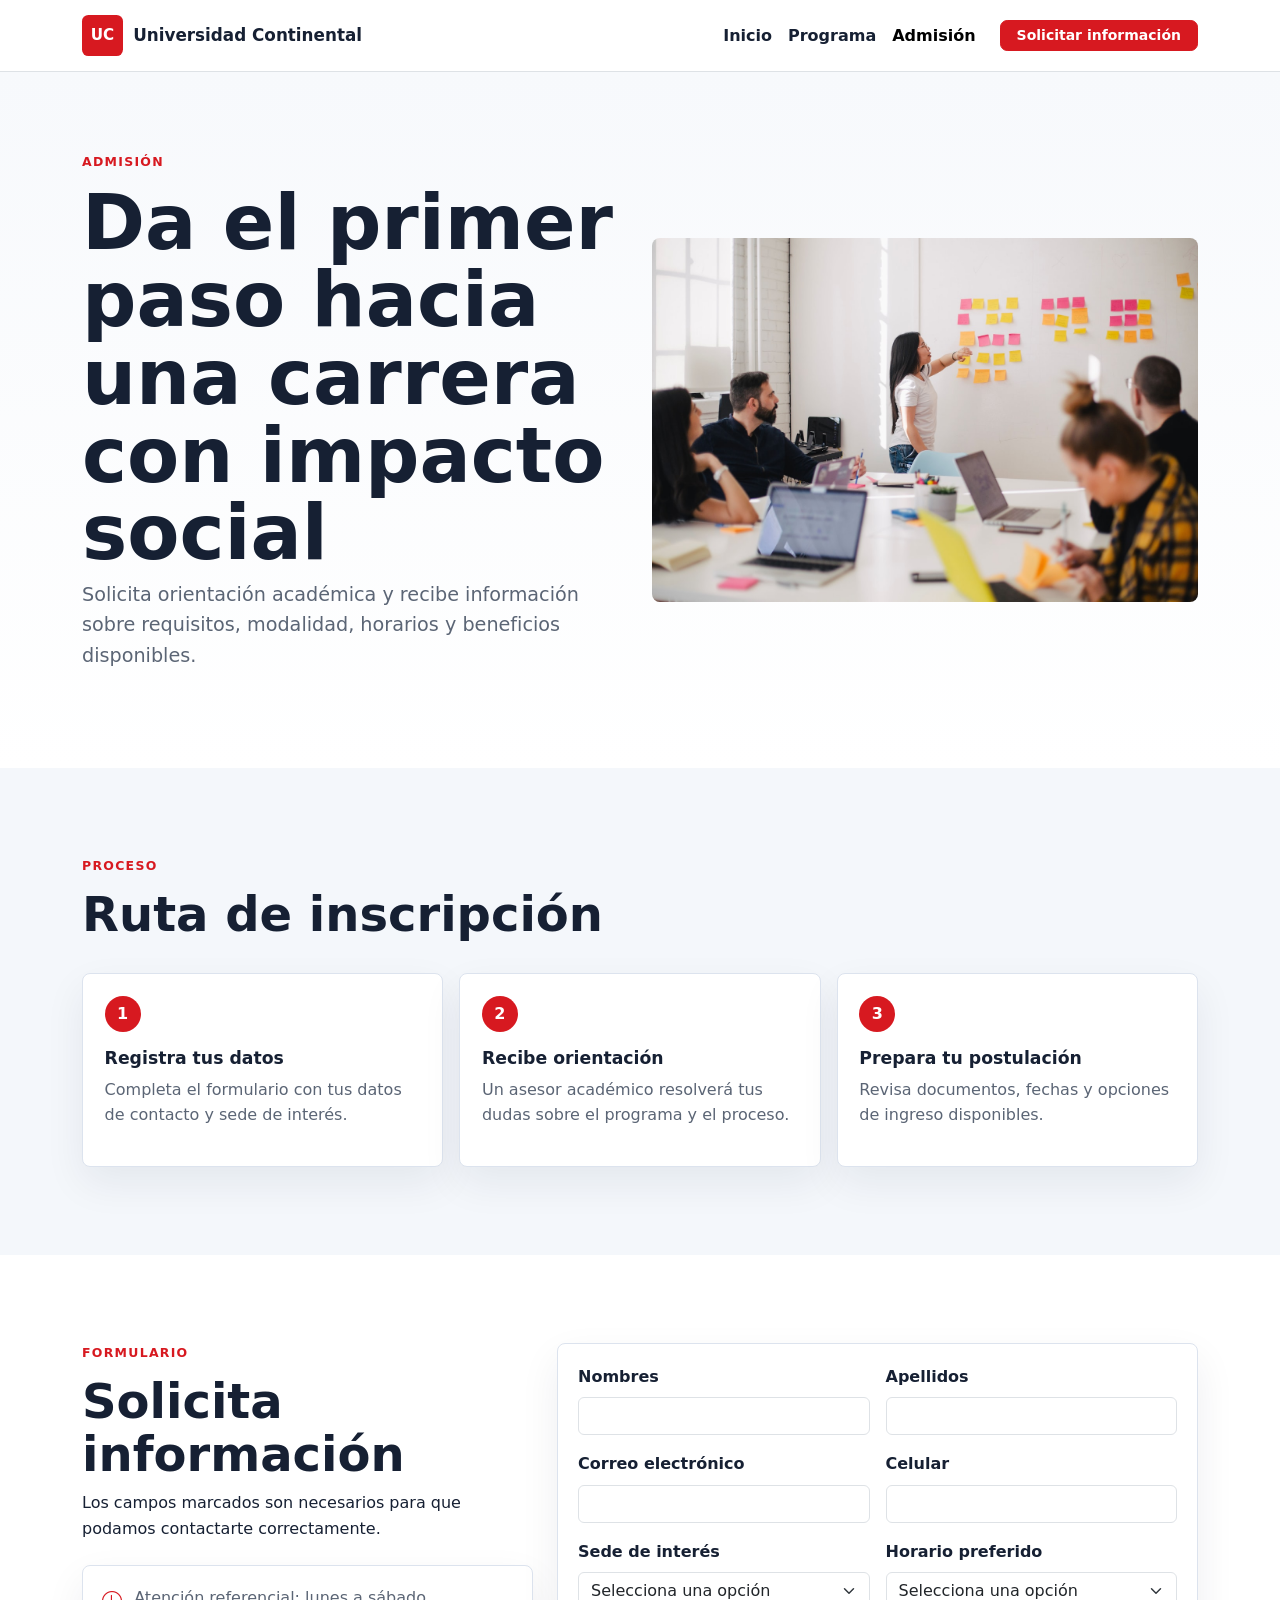
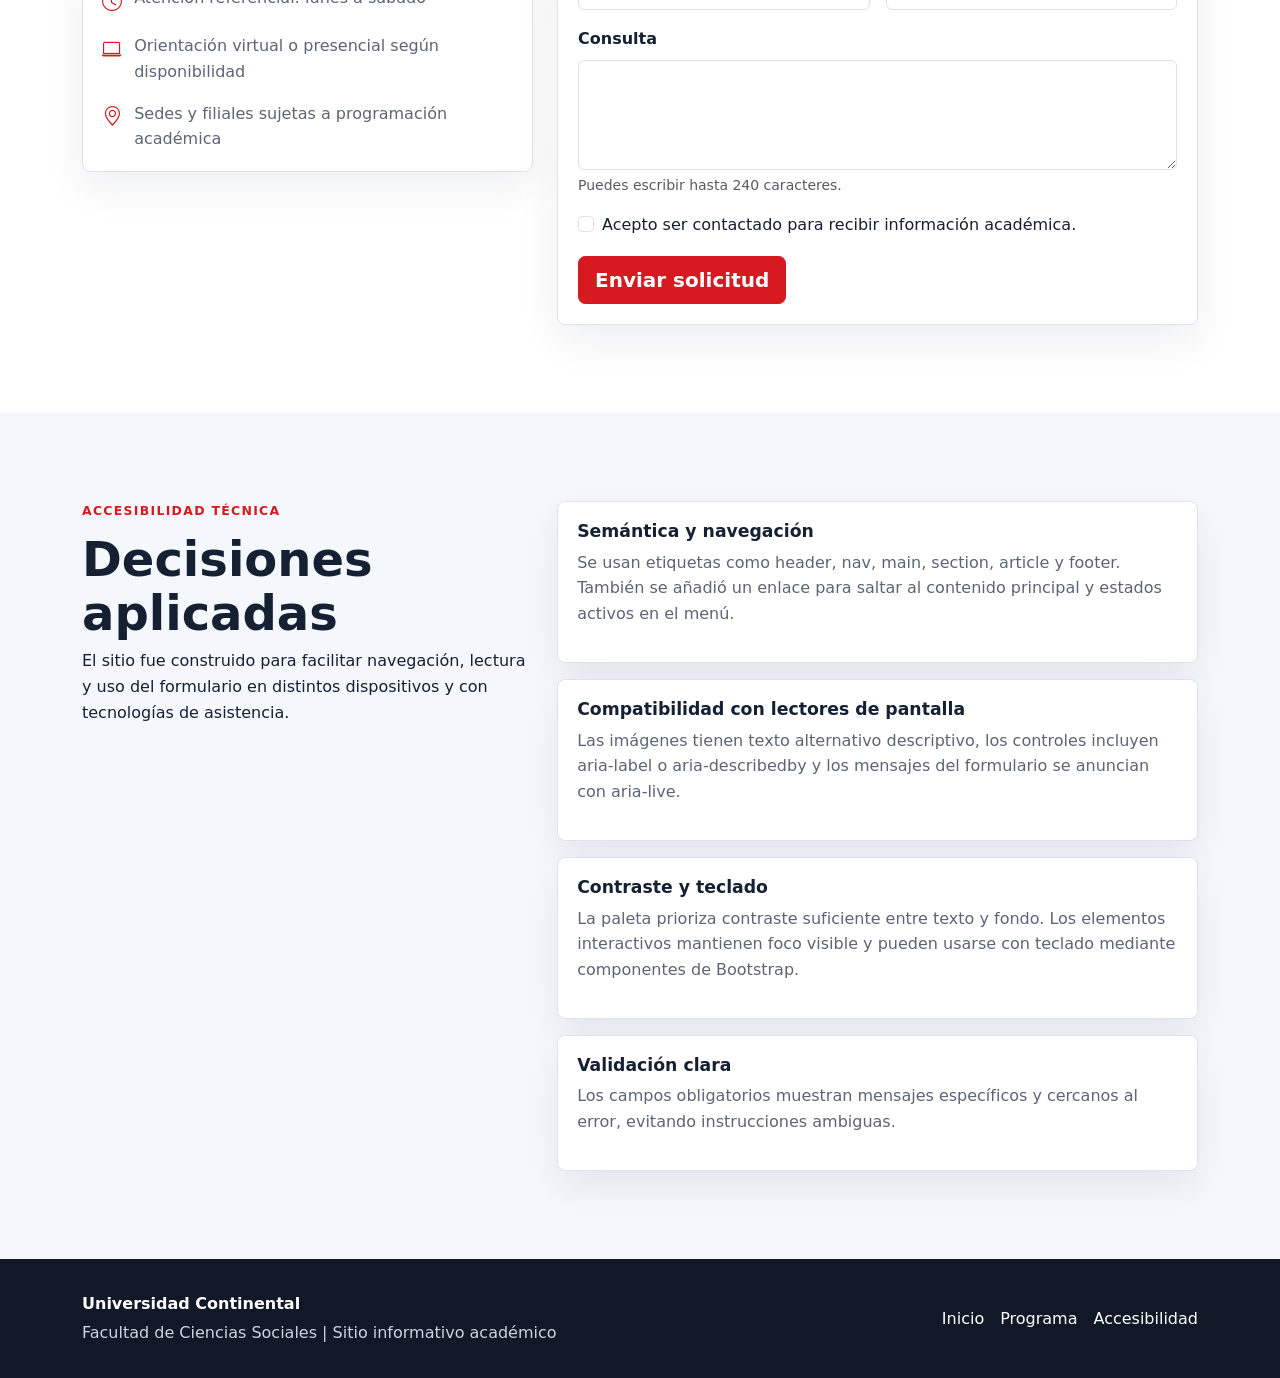
==== admision.html @ f525c153 "Initial website deployment" ====
<!doctype html>
<html lang="es">
<head>
  <meta charset="utf-8">
  <meta name="viewport" content="width=device-width, initial-scale=1">
  <meta name="description" content="Información de admisión y formulario de contacto del programa de Gestión Social y Desarrollo Territorial.">
  <title>Admisión | Gestión Social y Desarrollo Territorial</title>
  <link href="https://cdn.jsdelivr.net/npm/bootstrap@5.3.3/dist/css/bootstrap.min.css" rel="stylesheet">
  <link href="https://cdn.jsdelivr.net/npm/bootstrap-icons@1.11.3/font/bootstrap-icons.min.css" rel="stylesheet">
  <link href="assets/css/styles.css" rel="stylesheet">
</head>
<body>
  <a class="skip-link" href="#contenido">Saltar al contenido principal</a>
  <header class="site-header">
    <nav class="navbar navbar-expand-lg bg-white border-bottom fixed-top" aria-label="Navegación principal">
      <div class="container">
        <a class="navbar-brand brand" href="index.html" aria-label="Inicio Universidad Continental">
          <span class="brand-mark" aria-hidden="true">UC</span>
          <span class="brand-text">Universidad Continental</span>
        </a>
        <button class="navbar-toggler" type="button" data-bs-toggle="collapse" data-bs-target="#menuPrincipal" aria-controls="menuPrincipal" aria-expanded="false" aria-label="Abrir menú">
          <span class="navbar-toggler-icon"></span>
        </button>
        <div class="collapse navbar-collapse" id="menuPrincipal">
          <ul class="navbar-nav ms-auto align-items-lg-center">
            <li class="nav-item"><a class="nav-link" href="index.html">Inicio</a></li>
            <li class="nav-item"><a class="nav-link" href="programa.html">Programa</a></li>
            <li class="nav-item"><a class="nav-link active" aria-current="page" href="admision.html">Admisión</a></li>
            <li class="nav-item ms-lg-3"><a class="btn btn-primary btn-sm px-3" href="#formulario">Solicitar información</a></li>
          </ul>
        </div>
      </div>
    </nav>
  </header>

  <main id="contenido">
    <section class="page-hero">
      <div class="container">
        <div class="row g-4 align-items-center">
          <div class="col-lg-6">
            <p class="eyebrow text-primary">Admisión</p>
            <h1>Da el primer paso hacia una carrera con impacto social</h1>
            <p class="lead">Solicita orientación académica y recibe información sobre requisitos, modalidad, horarios y beneficios disponibles.</p>
          </div>
          <div class="col-lg-6">
            <img class="rounded-3 image-cover" src="assets/img/equipo-proyecto.jpg" alt="Equipo universitario revisando un proyecto académico">
          </div>
        </div>
      </div>
    </section>

    <section class="section-pad bg-soft" aria-labelledby="pasosTitulo">
      <div class="container">
        <div class="section-heading">
          <p class="eyebrow text-primary">Proceso</p>
          <h2 id="pasosTitulo">Ruta de inscripción</h2>
        </div>
        <div class="row g-3">
          <div class="col-md-4">
            <article class="step-card h-100">
              <span>1</span>
              <h3>Registra tus datos</h3>
              <p>Completa el formulario con tus datos de contacto y sede de interés.</p>
            </article>
          </div>
          <div class="col-md-4">
            <article class="step-card h-100">
              <span>2</span>
              <h3>Recibe orientación</h3>
              <p>Un asesor académico resolverá tus dudas sobre el programa y el proceso.</p>
            </article>
          </div>
          <div class="col-md-4">
            <article class="step-card h-100">
              <span>3</span>
              <h3>Prepara tu postulación</h3>
              <p>Revisa documentos, fechas y opciones de ingreso disponibles.</p>
            </article>
          </div>
        </div>
      </div>
    </section>

    <section id="formulario" class="section-pad" aria-labelledby="formularioTitulo">
      <div class="container">
        <div class="row g-4">
          <div class="col-lg-5">
            <p class="eyebrow text-primary">Formulario</p>
            <h2 id="formularioTitulo">Solicita información</h2>
            <p>Los campos marcados son necesarios para que podamos contactarte correctamente.</p>
            <div class="contact-panel" aria-label="Canales de orientación">
              <div>
                <i class="bi bi-clock" aria-hidden="true"></i>
                <span>Atención referencial: lunes a sábado</span>
              </div>
              <div>
                <i class="bi bi-laptop" aria-hidden="true"></i>
                <span>Orientación virtual o presencial según disponibilidad</span>
              </div>
              <div>
                <i class="bi bi-geo-alt" aria-hidden="true"></i>
                <span>Sedes y filiales sujetas a programación académica</span>
              </div>
            </div>
          </div>
          <div class="col-lg-7">
            <form class="needs-validation inquiry-form" novalidate aria-describedby="ayudaFormulario">
              <p id="ayudaFormulario" class="visually-hidden">Completa los campos requeridos. Si hay errores, se mostrará un mensaje debajo de cada campo.</p>
              <div class="row g-3">
                <div class="col-md-6">
                  <label for="nombres" class="form-label">Nombres</label>
                  <input type="text" class="form-control" id="nombres" name="nombres" autocomplete="given-name" required minlength="2" aria-describedby="errorNombres">
                  <div id="errorNombres" class="invalid-feedback">Ingresa tus nombres con al menos 2 caracteres.</div>
                </div>
                <div class="col-md-6">
                  <label for="apellidos" class="form-label">Apellidos</label>
                  <input type="text" class="form-control" id="apellidos" name="apellidos" autocomplete="family-name" required minlength="2" aria-describedby="errorApellidos">
                  <div id="errorApellidos" class="invalid-feedback">Ingresa tus apellidos con al menos 2 caracteres.</div>
                </div>
                <div class="col-md-6">
                  <label for="correo" class="form-label">Correo electrónico</label>
                  <input type="email" class="form-control" id="correo" name="correo" autocomplete="email" required aria-describedby="errorCorreo">
                  <div id="errorCorreo" class="invalid-feedback">Escribe un correo válido, por ejemplo nombre@correo.com.</div>
                </div>
                <div class="col-md-6">
                  <label for="telefono" class="form-label">Celular</label>
                  <input type="tel" class="form-control" id="telefono" name="telefono" autocomplete="tel" required pattern="[0-9]{9}" inputmode="numeric" aria-describedby="errorTelefono">
                  <div id="errorTelefono" class="invalid-feedback">Ingresa 9 dígitos numéricos.</div>
                </div>
                <div class="col-md-6">
                  <label for="sede" class="form-label">Sede de interés</label>
                  <select id="sede" name="sede" class="form-select" required aria-describedby="errorSede">
                    <option value="">Selecciona una opción</option>
                    <option>Huancayo</option>
                    <option>Lima</option>
                    <option>Arequipa</option>
                    <option>Cusco</option>
                    <option>Modalidad virtual</option>
                  </select>
                  <div id="errorSede" class="invalid-feedback">Selecciona una sede o modalidad.</div>
                </div>
                <div class="col-md-6">
                  <label for="turno" class="form-label">Horario preferido</label>
                  <select id="turno" name="turno" class="form-select" required aria-describedby="errorTurno">
                    <option value="">Selecciona una opción</option>
                    <option>Mañana</option>
                    <option>Tarde</option>
                    <option>Noche</option>
                  </select>
                  <div id="errorTurno" class="invalid-feedback">Selecciona un horario preferido.</div>
                </div>
                <div class="col-12">
                  <label for="mensaje" class="form-label">Consulta</label>
                  <textarea id="mensaje" name="mensaje" class="form-control" rows="4" maxlength="240" aria-describedby="contadorMensaje"></textarea>
                  <div id="contadorMensaje" class="form-text">Puedes escribir hasta 240 caracteres.</div>
                </div>
                <div class="col-12">
                  <div class="form-check">
                    <input class="form-check-input" type="checkbox" value="" id="privacidad" required aria-describedby="errorPrivacidad">
                    <label class="form-check-label" for="privacidad">Acepto ser contactado para recibir información académica.</label>
                    <div id="errorPrivacidad" class="invalid-feedback">Debes aceptar el contacto para enviar el formulario.</div>
                  </div>
                </div>
                <div class="col-12">
                  <button class="btn btn-primary btn-lg w-100 w-sm-auto" type="submit">Enviar solicitud</button>
                </div>
              </div>
              <div class="alert alert-success mt-4 d-none" role="status" aria-live="polite" id="mensajeExito" tabindex="-1">
                Tu solicitud fue registrada correctamente. Pronto recibirás orientación académica.
              </div>
            </form>
          </div>
        </div>
      </div>
    </section>

    <section id="accesibilidad" class="section-pad bg-soft" aria-labelledby="accesibilidadTitulo">
      <div class="container">
        <div class="row g-4">
          <div class="col-lg-5">
            <p class="eyebrow text-primary">Accesibilidad técnica</p>
            <h2 id="accesibilidadTitulo">Decisiones aplicadas</h2>
            <p>El sitio fue construido para facilitar navegación, lectura y uso del formulario en distintos dispositivos y con tecnologías de asistencia.</p>
          </div>
          <div class="col-lg-7">
            <div class="accessibility-list">
              <article>
                <h3>Semántica y navegación</h3>
                <p>Se usan etiquetas como header, nav, main, section, article y footer. También se añadió un enlace para saltar al contenido principal y estados activos en el menú.</p>
              </article>
              <article>
                <h3>Compatibilidad con lectores de pantalla</h3>
                <p>Las imágenes tienen texto alternativo descriptivo, los controles incluyen aria-label o aria-describedby y los mensajes del formulario se anuncian con aria-live.</p>
              </article>
              <article>
                <h3>Contraste y teclado</h3>
                <p>La paleta prioriza contraste suficiente entre texto y fondo. Los elementos interactivos mantienen foco visible y pueden usarse con teclado mediante componentes de Bootstrap.</p>
              </article>
              <article>
                <h3>Validación clara</h3>
                <p>Los campos obligatorios muestran mensajes específicos y cercanos al error, evitando instrucciones ambiguas.</p>
              </article>
            </div>
          </div>
        </div>
      </div>
    </section>
  </main>

  <footer class="site-footer">
    <div class="container">
      <div class="row g-3 align-items-center">
        <div class="col-md-7">
          <strong>Universidad Continental</strong>
          <p>Facultad de Ciencias Sociales | Sitio informativo académico</p>
        </div>
        <div class="col-md-5">
          <nav class="footer-links" aria-label="Enlaces de pie de página">
            <a href="index.html">Inicio</a>
            <a href="programa.html">Programa</a>
            <a href="#accesibilidad">Accesibilidad</a>
          </nav>
        </div>
      </div>
    </div>
  </footer>

  <script src="https://cdn.jsdelivr.net/npm/bootstrap@5.3.3/dist/js/bootstrap.bundle.min.js"></script>
  <script src="assets/js/main.js"></script>
</body>
</html>
---- assets/css/styles.css ----
:root {
  --uc-red: #d71920;
  --uc-red-dark: #a51018;
  --ink: #162033;
  --muted: #5b6575;
  --soft: #f4f7fb;
  --line: #dce3ee;
  --deep: #10233f;
  --accent: #ffd166;
  --white: #ffffff;
}

* {
  box-sizing: border-box;
}

body {
  margin: 0;
  color: var(--ink);
  font-family: system-ui, -apple-system, BlinkMacSystemFont, "Segoe UI", sans-serif;
  line-height: 1.6;
  background: var(--white);
}

img {
  max-width: 100%;
}

a {
  color: var(--uc-red-dark);
}

a:hover {
  color: var(--uc-red);
}

.skip-link {
  position: fixed;
  top: 0.75rem;
  left: 0.75rem;
  z-index: 2000;
  transform: translateY(-150%);
  background: var(--ink);
  color: var(--white);
  padding: 0.65rem 1rem;
  border-radius: 0.35rem;
  text-decoration: none;
}

.skip-link:focus {
  transform: translateY(0);
  color: var(--white);
}

.navbar {
  min-height: 4.5rem;
}

.brand {
  display: inline-flex;
  align-items: center;
  gap: 0.65rem;
  font-weight: 800;
  color: var(--ink);
}

.brand:hover {
  color: var(--ink);
}

.brand-mark {
  display: grid;
  place-items: center;
  width: 2.55rem;
  height: 2.55rem;
  border-radius: 0.4rem;
  background: var(--uc-red);
  color: var(--white);
  font-size: 0.95rem;
  letter-spacing: 0;
}

.brand-text {
  font-size: 0.95rem;
  white-space: normal;
}

.nav-link {
  font-weight: 650;
  color: var(--ink);
}

.nav-link:hover,
.nav-link.active {
  color: var(--uc-red);
}

.btn {
  border-radius: 0.45rem;
  font-weight: 700;
}

.btn-primary {
  --bs-btn-bg: var(--uc-red);
  --bs-btn-border-color: var(--uc-red);
  --bs-btn-hover-bg: var(--uc-red-dark);
  --bs-btn-hover-border-color: var(--uc-red-dark);
  --bs-btn-focus-shadow-rgb: 215, 25, 32;
}

.btn-outline-light {
  --bs-btn-hover-color: var(--ink);
}

.site-header + main {
  padding-top: 4.5rem;
}

.hero-section {
  position: relative;
  min-height: calc(100svh - 4.5rem);
  display: grid;
  align-items: stretch;
  background: var(--deep);
}

.hero-section::after {
  content: "";
  position: absolute;
  inset: 0;
  background: linear-gradient(90deg, rgba(11, 25, 48, 0.92), rgba(11, 25, 48, 0.62), rgba(11, 25, 48, 0.25));
  z-index: 1;
}

.carousel,
.carousel-inner,
.carousel-item {
  height: 100%;
  min-height: calc(100svh - 4.5rem);
}

.hero-image {
  height: 100%;
  min-height: calc(100svh - 4.5rem);
  object-fit: cover;
}

.hero-content {
  position: absolute;
  inset: 0;
  z-index: 2;
  display: flex;
  align-items: center;
}

.hero-copy {
  max-width: 45rem;
  color: var(--white);
  padding: 3rem 0 4.5rem;
}

.hero-copy h1,
.page-hero h1 {
  font-size: clamp(2.25rem, 8vw, 4.75rem);
  line-height: 1.02;
  font-weight: 850;
  letter-spacing: 0;
}

.hero-copy .lead,
.page-hero .lead {
  max-width: 42rem;
  color: rgba(255, 255, 255, 0.92);
  font-size: 1.05rem;
}

.page-hero .lead {
  color: var(--muted);
}

.hero-actions {
  display: grid;
  gap: 0.75rem;
  margin-top: 1.5rem;
}

.eyebrow {
  margin-bottom: 0.75rem;
  font-size: 0.78rem;
  font-weight: 800;
  letter-spacing: 0.08rem;
  text-transform: uppercase;
}

.text-primary {
  color: var(--uc-red) !important;
}

.text-accent {
  color: var(--accent) !important;
}

.section-pad {
  padding: 4rem 0;
}

.page-hero {
  padding: 3rem 0 4rem;
  background: linear-gradient(180deg, #f7f9fc 0%, #ffffff 100%);
}

.bg-soft {
  background: var(--soft);
}

.bg-dark-blue {
  background: var(--deep);
}

.section-heading {
  max-width: 42rem;
  margin-bottom: 2rem;
}

.section-heading h2,
.section-pad h2,
.cta-band h2 {
  font-size: clamp(1.8rem, 5vw, 3rem);
  line-height: 1.12;
  font-weight: 820;
  letter-spacing: 0;
}

.info-card,
.activity-card,
.step-card,
.highlight-panel,
.contact-panel,
.accessibility-list article,
.career-item {
  border: 1px solid var(--line);
  background: var(--white);
  box-shadow: 0 1rem 2.5rem rgba(16, 35, 63, 0.07);
}

.info-card,
.step-card {
  padding: 1.35rem;
  border-radius: 0.5rem;
}

.info-card i {
  display: inline-grid;
  place-items: center;
  width: 2.65rem;
  height: 2.65rem;
  margin-bottom: 1rem;
  border-radius: 0.45rem;
  background: #fff1f2;
  color: var(--uc-red);
  font-size: 1.35rem;
}

.info-card h3,
.activity-card h3,
.step-card h3,
.accessibility-list h3 {
  font-size: 1.08rem;
  font-weight: 780;
}

.info-card p,
.activity-card p,
.step-card p,
.site-footer p,
.contact-panel span,
.accessibility-list p {
  color: var(--muted);
}

.check-list {
  display: grid;
  gap: 0.65rem;
  padding-left: 0;
  list-style: none;
}

.check-list li {
  position: relative;
  padding-left: 1.75rem;
}

.check-list li::before {
  content: "✓";
  position: absolute;
  left: 0;
  top: 0;
  color: var(--uc-red);
  font-weight: 900;
}

.highlight-panel {
  padding: 1.5rem;
  border-radius: 0.5rem;
  background: var(--deep);
  color: var(--white);
}

.metric {
  height: 100%;
  padding: 1rem;
  border: 1px solid rgba(255, 255, 255, 0.2);
  border-radius: 0.45rem;
  background: rgba(255, 255, 255, 0.06);
}

.metric span {
  display: inline-block;
  margin-bottom: 0.75rem;
  color: var(--accent);
  font-weight: 850;
}

.metric p {
  margin: 0;
}

.image-cover {
  width: 100%;
  min-height: 18rem;
  max-height: 34rem;
  object-fit: cover;
}

.activity-card {
  overflow: hidden;
  border-radius: 0.5rem;
}

.activity-card img {
  width: 100%;
  aspect-ratio: 4 / 3;
  object-fit: cover;
}

.activity-card div {
  padding: 1.2rem;
}

.tag {
  display: inline-block;
  margin-bottom: 0.8rem;
  padding: 0.25rem 0.55rem;
  border-radius: 999px;
  background: #edf2f7;
  color: var(--deep);
  font-size: 0.78rem;
  font-weight: 800;
}

.cta-band {
  padding: 3rem 0;
  background: #fff5f5;
  border-top: 1px solid #ffd7d9;
}

.site-footer {
  padding: 2rem 0;
  background: #111827;
  color: var(--white);
}

.site-footer p {
  margin: 0.25rem 0 0;
  color: #cbd5e1;
}

.footer-links {
  display: flex;
  flex-wrap: wrap;
  gap: 1rem;
}

.footer-links a {
  color: var(--white);
  text-decoration: none;
}

.footer-links a:hover,
.footer-links a:focus {
  text-decoration: underline;
}

.accordion-button {
  font-weight: 750;
}

.accordion-button:not(.collapsed) {
  color: var(--uc-red-dark);
  background: #fff5f5;
}

.accordion-button:focus,
.form-control:focus,
.form-select:focus,
.form-check-input:focus,
.btn:focus,
.nav-link:focus {
  box-shadow: 0 0 0 0.25rem rgba(215, 25, 32, 0.22);
  border-color: var(--uc-red);
}

.career-item {
  display: flex;
  align-items: center;
  gap: 0.9rem;
  height: 100%;
  padding: 1rem;
  border-radius: 0.45rem;
  font-weight: 700;
}

.career-item i {
  color: var(--uc-red);
  font-size: 1.4rem;
}

.step-card span {
  display: inline-grid;
  place-items: center;
  width: 2.25rem;
  height: 2.25rem;
  margin-bottom: 1rem;
  border-radius: 50%;
  background: var(--uc-red);
  color: var(--white);
  font-weight: 850;
}

.contact-panel {
  display: grid;
  gap: 1rem;
  margin-top: 1.5rem;
  padding: 1.2rem;
  border-radius: 0.5rem;
}

.contact-panel div {
  display: flex;
  align-items: flex-start;
  gap: 0.75rem;
}

.contact-panel i {
  color: var(--uc-red);
  font-size: 1.25rem;
}

.inquiry-form {
  padding: 1.25rem;
  border: 1px solid var(--line);
  border-radius: 0.5rem;
  background: var(--white);
  box-shadow: 0 1rem 2.5rem rgba(16, 35, 63, 0.07);
}

.form-label {
  font-weight: 700;
}

.accessibility-list {
  display: grid;
  gap: 1rem;
}

.accessibility-list article {
  padding: 1.2rem;
  border-radius: 0.5rem;
}

@media (min-width: 576px) {
  .hero-actions {
    display: flex;
    flex-wrap: wrap;
  }

  .w-sm-auto {
    width: auto !important;
  }
}

@media (min-width: 768px) {
  .section-pad {
    padding: 5.5rem 0;
  }

  .page-hero {
    padding: 5rem 0;
  }

  .footer-links {
    justify-content: flex-end;
  }
}

@media (min-width: 992px) {
  .brand-text {
    font-size: 1.05rem;
  }

  .hero-copy .lead,
  .page-hero .lead {
    font-size: 1.2rem;
  }
}

@media (prefers-reduced-motion: reduce) {
  *,
  *::before,
  *::after {
    scroll-behavior: auto !important;
    transition-duration: 0.01ms !important;
    animation-duration: 0.01ms !important;
    animation-iteration-count: 1 !important;
  }
}
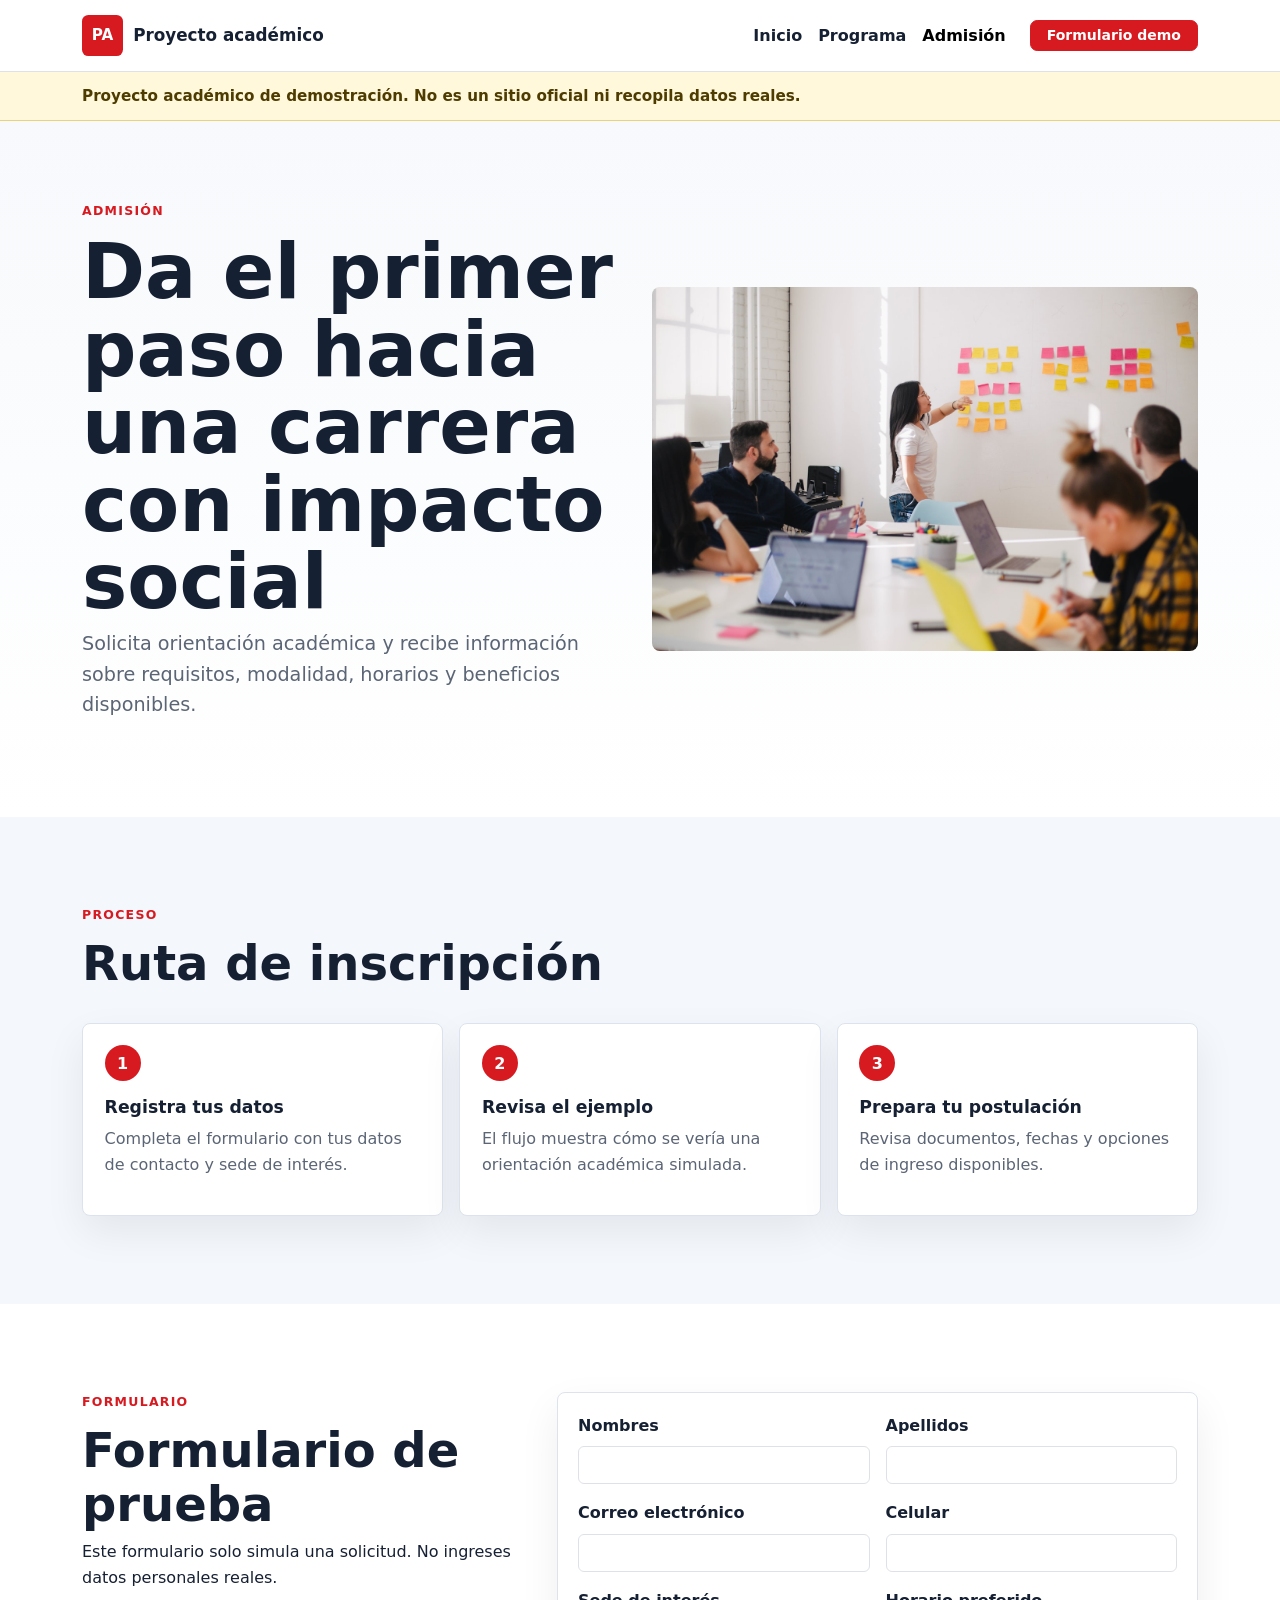
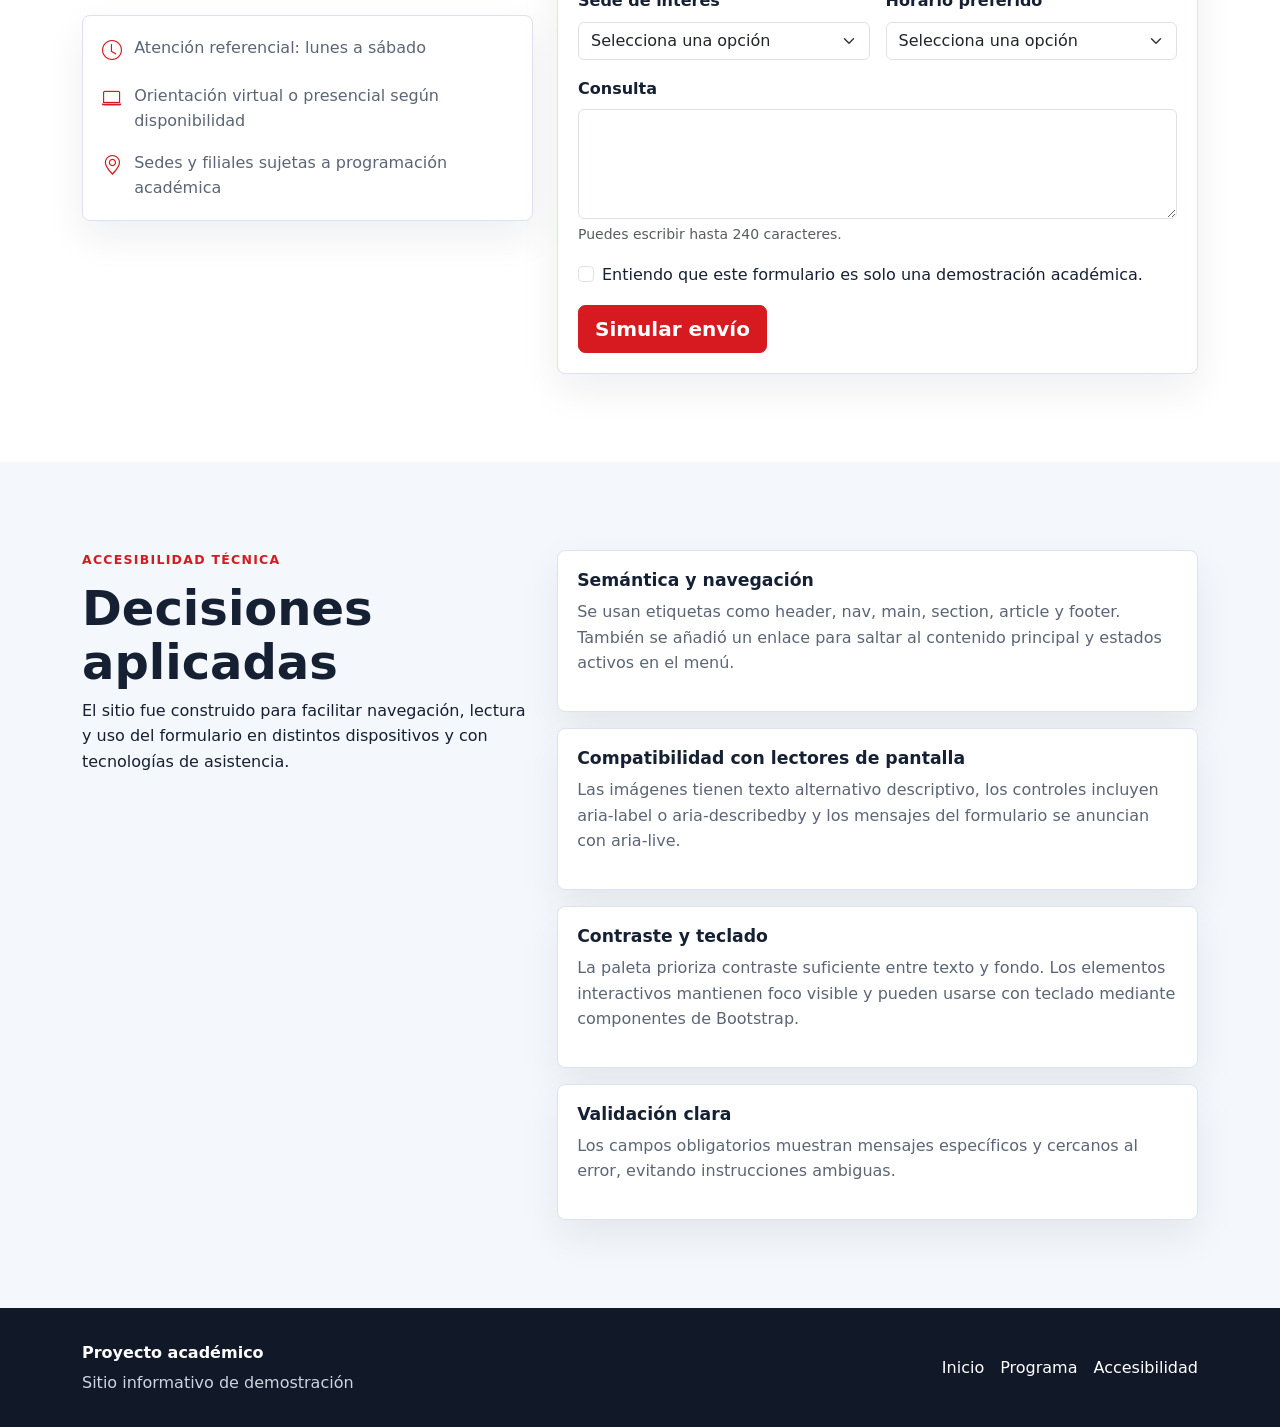
==== commit f1e26e2a: "Clarify academic demo site" ====
--- a/admision.html
+++ b/admision.html
@@ -3,8 +3,8 @@
 <head>
   <meta charset="utf-8">
   <meta name="viewport" content="width=device-width, initial-scale=1">
-  <meta name="description" content="Información de admisión y formulario de contacto del programa de Gestión Social y Desarrollo Territorial.">
-  <title>Admisión | Gestión Social y Desarrollo Territorial</title>
+  <meta name="description" content="Proyecto académico de demostración con información de admisión y formulario de prueba.">
+  <title>Admisión | Proyecto académico</title>
   <link href="https://cdn.jsdelivr.net/npm/bootstrap@5.3.3/dist/css/bootstrap.min.css" rel="stylesheet">
   <link href="https://cdn.jsdelivr.net/npm/bootstrap-icons@1.11.3/font/bootstrap-icons.min.css" rel="stylesheet">
   <link href="assets/css/styles.css" rel="stylesheet">
@@ -14,9 +14,9 @@
   <header class="site-header">
     <nav class="navbar navbar-expand-lg bg-white border-bottom fixed-top" aria-label="Navegación principal">
       <div class="container">
-        <a class="navbar-brand brand" href="index.html" aria-label="Inicio Universidad Continental">
-          <span class="brand-mark" aria-hidden="true">UC</span>
-          <span class="brand-text">Universidad Continental</span>
+        <a class="navbar-brand brand" href="index.html" aria-label="Inicio del proyecto académico">
+          <span class="brand-mark" aria-hidden="true">PA</span>
+          <span class="brand-text">Proyecto académico</span>
         </a>
         <button class="navbar-toggler" type="button" data-bs-toggle="collapse" data-bs-target="#menuPrincipal" aria-controls="menuPrincipal" aria-expanded="false" aria-label="Abrir menú">
           <span class="navbar-toggler-icon"></span>
@@ -26,7 +26,7 @@
             <li class="nav-item"><a class="nav-link" href="index.html">Inicio</a></li>
             <li class="nav-item"><a class="nav-link" href="programa.html">Programa</a></li>
             <li class="nav-item"><a class="nav-link active" aria-current="page" href="admision.html">Admisión</a></li>
-            <li class="nav-item ms-lg-3"><a class="btn btn-primary btn-sm px-3" href="#formulario">Solicitar información</a></li>
+            <li class="nav-item ms-lg-3"><a class="btn btn-primary btn-sm px-3" href="#formulario">Formulario demo</a></li>
           </ul>
         </div>
       </div>
@@ -34,6 +34,12 @@
   </header>
 
   <main id="contenido">
+    <section class="demo-notice" aria-label="Aviso de proyecto académico">
+      <div class="container">
+        Proyecto académico de demostración. No es un sitio oficial ni recopila datos reales.
+      </div>
+    </section>
+
     <section class="page-hero">
       <div class="container">
         <div class="row g-4 align-items-center">
@@ -66,8 +72,8 @@
           <div class="col-md-4">
             <article class="step-card h-100">
               <span>2</span>
-              <h3>Recibe orientación</h3>
-              <p>Un asesor académico resolverá tus dudas sobre el programa y el proceso.</p>
+              <h3>Revisa el ejemplo</h3>
+              <p>El flujo muestra cómo se vería una orientación académica simulada.</p>
             </article>
           </div>
           <div class="col-md-4">
@@ -86,8 +92,8 @@
         <div class="row g-4">
           <div class="col-lg-5">
             <p class="eyebrow text-primary">Formulario</p>
-            <h2 id="formularioTitulo">Solicita información</h2>
-            <p>Los campos marcados son necesarios para que podamos contactarte correctamente.</p>
+            <h2 id="formularioTitulo">Formulario de prueba</h2>
+            <p>Este formulario solo simula una solicitud. No ingreses datos personales reales.</p>
             <div class="contact-panel" aria-label="Canales de orientación">
               <div>
                 <i class="bi bi-clock" aria-hidden="true"></i>
@@ -105,7 +111,7 @@
           </div>
           <div class="col-lg-7">
             <form class="needs-validation inquiry-form" novalidate aria-describedby="ayudaFormulario">
-              <p id="ayudaFormulario" class="visually-hidden">Completa los campos requeridos. Si hay errores, se mostrará un mensaje debajo de cada campo.</p>
+              <p id="ayudaFormulario" class="visually-hidden">Formulario de demostración. Completa los campos requeridos con datos de prueba.</p>
               <div class="row g-3">
                 <div class="col-md-6">
                   <label for="nombres" class="form-label">Nombres</label>
@@ -157,16 +163,16 @@
                 <div class="col-12">
                   <div class="form-check">
                     <input class="form-check-input" type="checkbox" value="" id="privacidad" required aria-describedby="errorPrivacidad">
-                    <label class="form-check-label" for="privacidad">Acepto ser contactado para recibir información académica.</label>
-                    <div id="errorPrivacidad" class="invalid-feedback">Debes aceptar el contacto para enviar el formulario.</div>
+                    <label class="form-check-label" for="privacidad">Entiendo que este formulario es solo una demostración académica.</label>
+                    <div id="errorPrivacidad" class="invalid-feedback">Debes confirmar que es un formulario de demostración.</div>
                   </div>
                 </div>
                 <div class="col-12">
-                  <button class="btn btn-primary btn-lg w-100 w-sm-auto" type="submit">Enviar solicitud</button>
+                  <button class="btn btn-primary btn-lg w-100 w-sm-auto" type="submit">Simular envío</button>
                 </div>
               </div>
               <div class="alert alert-success mt-4 d-none" role="status" aria-live="polite" id="mensajeExito" tabindex="-1">
-                Tu solicitud fue registrada correctamente. Pronto recibirás orientación académica.
+                Simulación completada. No se envió ni almacenó información real.
               </div>
             </form>
           </div>
@@ -211,8 +217,8 @@
     <div class="container">
       <div class="row g-3 align-items-center">
         <div class="col-md-7">
-          <strong>Universidad Continental</strong>
-          <p>Facultad de Ciencias Sociales | Sitio informativo académico</p>
+          <strong>Proyecto académico</strong>
+          <p>Sitio informativo de demostración</p>
         </div>
         <div class="col-md-5">
           <nav class="footer-links" aria-label="Enlaces de pie de página">
--- a/assets/css/styles.css
+++ b/assets/css/styles.css
@@ -116,6 +116,15 @@
   padding-top: 4.5rem;
 }
 
+.demo-notice {
+  padding: 0.75rem 0;
+  background: #fff8db;
+  border-bottom: 1px solid #ead27a;
+  color: #4d3b00;
+  font-size: 0.95rem;
+  font-weight: 700;
+}
+
 .hero-section {
   position: relative;
   min-height: calc(100svh - 4.5rem);
